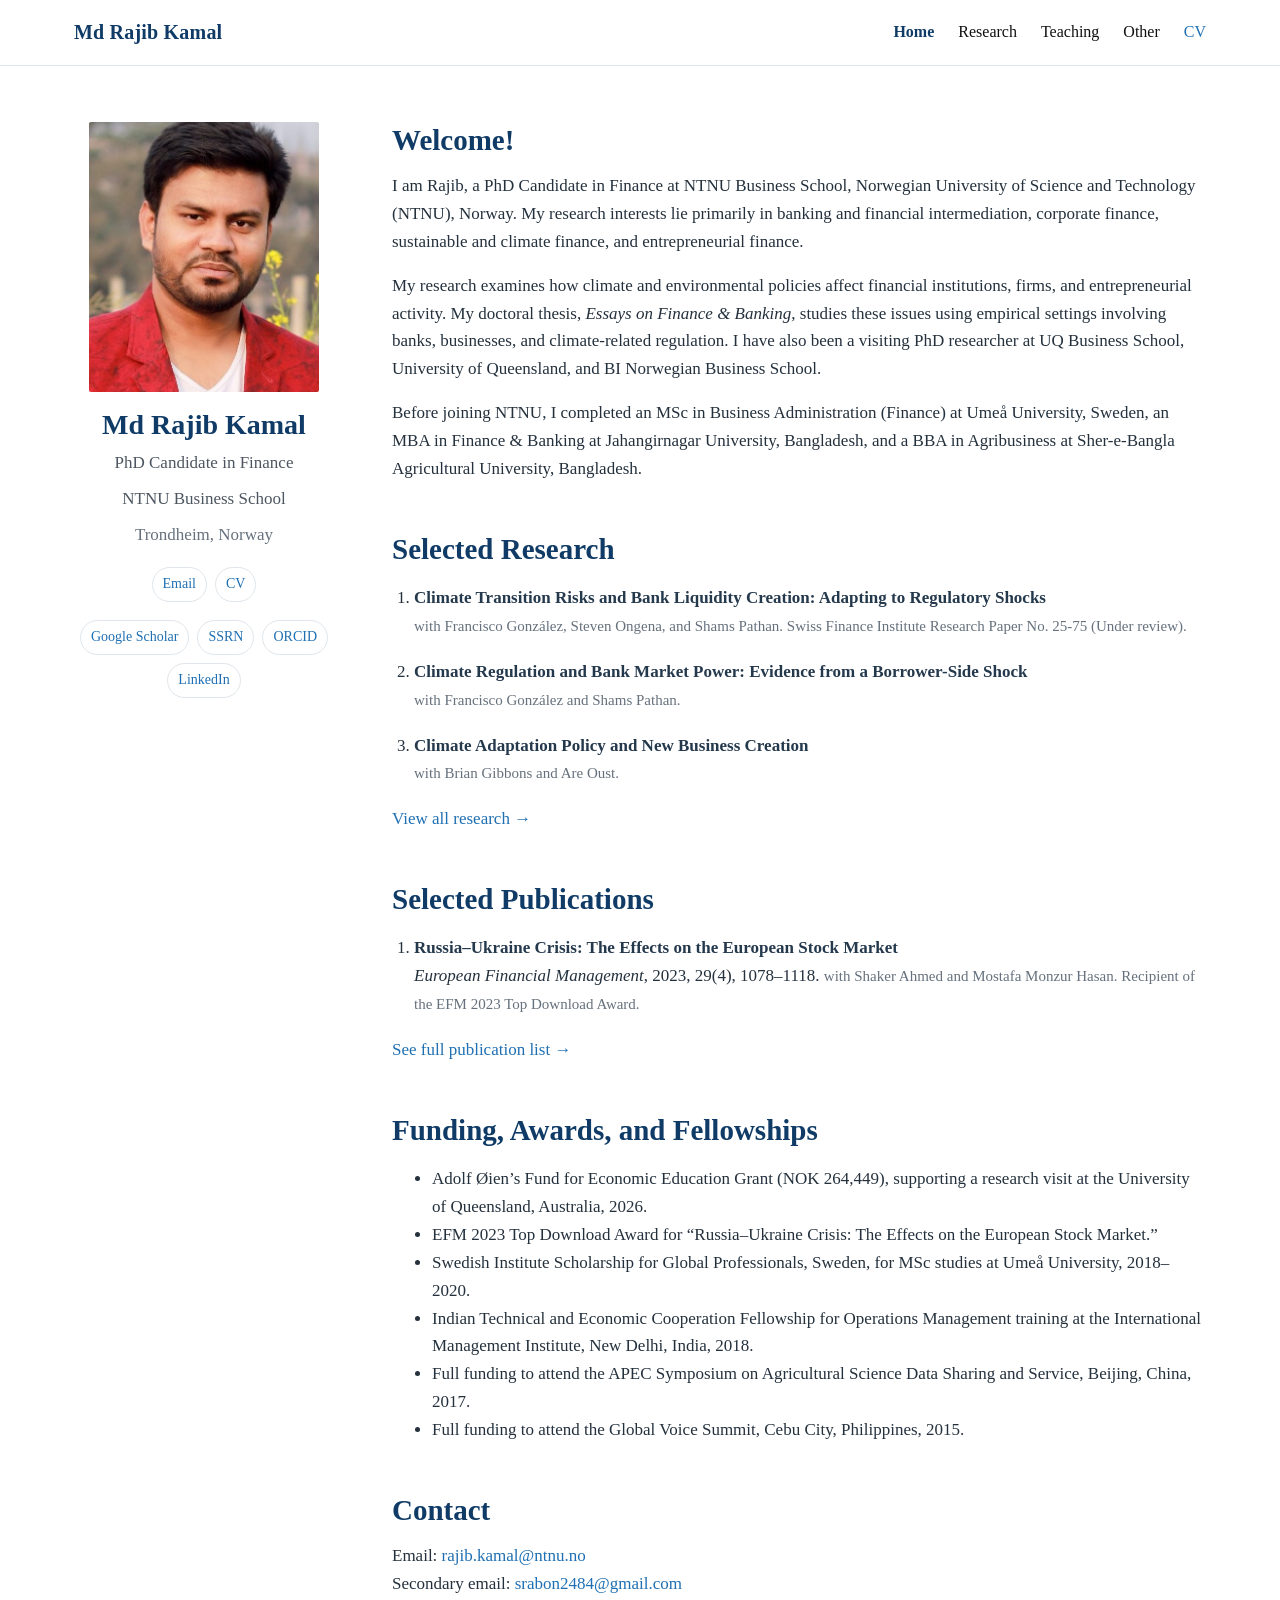
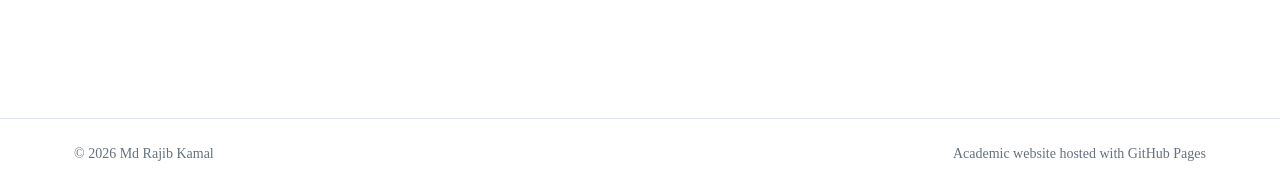
==== index.html @ f2f7c8fa "Update index.html" ====
<!doctype html>
<html lang="en">
<head>
  <meta charset="utf-8">
  <meta name="viewport" content="width=device-width, initial-scale=1">
  <meta name="description" content="Academic website of Md Rajib Kamal, PhD Candidate in Finance at NTNU Business School.">
  <title>Md Rajib Kamal | Finance</title>
  <link rel="stylesheet" href="css/style.css">
  <meta name="google-site-verification" content="wTmqU02ufOV89-aR-1kcXRiyHd5gA0_4mep0bVYuRWY" />
</head>
<body>
<header class="site-header">
  <div class="header-inner">
    <a class="brand" href="index.html">Md Rajib Kamal</a>
    <button class="nav-toggle" aria-label="Toggle navigation">Menu</button>
    <nav class="site-nav">
      <a class="active" href="index.html">Home</a>
      <a href="research.html">Research</a>
      <a href="teaching.html">Teaching</a>
      <a href="other.html">Other</a>
      <a class="cv-link" href="assets/Rajib_Kamal_CV.pdf" target="_blank" rel="noopener">CV</a>
    </nav>
  </div>
</header>

<main class="shell">
  <aside class="sidebar">
    <img class="profile-photo" src="assets/profile.jpg" alt="Portrait of Md Rajib Kamal">
    <h1>Md Rajib Kamal</h1>
    <p class="role">PhD Candidate in Finance</p>
    <p class="affiliation">NTNU Business School</p>
    <p class="location">Trondheim, Norway</p>
    <div class="quick-links">
  <a href="mailto:rajib.kamal@ntnu.no">Email</a>
  <a href="assets/Rajib_Kamal_CV.pdf" target="_blank" rel="noopener">CV</a>
</div>

<div class="quick-links">
  <a href="https://scholar.google.com/citations?user=lXhQ3ykAAAAJ&amp;hl=en&amp;oi=ao" target="_blank" rel="noopener">Google Scholar</a>
  <a href="https://papers.ssrn.com/sol3/cf_dev/AbsByAuth.cfm?per_id=5151799" target="_blank" rel="noopener">SSRN</a>
  <a href="https://orcid.org/0000-0001-5536-8097" target="_blank" rel="noopener">ORCID</a>
  <a href="https://www.linkedin.com/in/md-rajib-kamal-10607783/" target="_blank" rel="noopener">LinkedIn</a>
</div>
  </aside>

  <div class="content">
    <section class="section">
<h2>Welcome!</h2>

<p>
I am Rajib, a PhD Candidate in Finance at NTNU Business School, Norwegian University of Science and Technology (NTNU), Norway.
My research interests lie primarily in banking and financial intermediation, corporate finance, sustainable and climate finance, and entrepreneurial finance.
</p>

<p>
My research examines how climate and environmental policies affect financial institutions, firms, and entrepreneurial activity.
My doctoral thesis, <em>Essays on Finance &amp; Banking</em>, studies these issues using empirical settings involving banks, businesses, and climate-related regulation.
I have also been a visiting PhD researcher at UQ Business School, University of Queensland, and BI Norwegian Business School.
</p>

<p>
Before joining NTNU, I completed an MSc in Business Administration (Finance) at Umeå University, Sweden, an MBA in Finance & Banking at Jahangirnagar University, Bangladesh, and a BBA in Agribusiness at Sher-e-Bangla Agricultural University, Bangladesh.
</p>

      
    </section>

    <section class="section">
      <h2>Selected Research</h2>
      <ol class="paper-list">
        <li><span class="paper-title">Climate Transition Risks and Bank Liquidity Creation: Adapting to Regulatory Shocks</span><br><span class="note">with Francisco González, Steven Ongena, and Shams Pathan. Swiss Finance Institute Research Paper No. 25-75 (Under review). </span></li>
        <li><span class="paper-title">Climate Regulation and Bank Market Power: Evidence from a Borrower-Side Shock</span><br><span class="note">with Francisco González and Shams Pathan.</span></li>
        <li><span class="paper-title">Climate Adaptation Policy and New Business Creation</span><br><span class="note">with Brian Gibbons and Are Oust.</span></li>
      </ol>
      <p><a href="research.html">View all research →</a></p>
    </section>

    <section class="section">
      <h2>Selected Publications</h2>
      <ol class="paper-list">
        <li><span class="paper-title">Russia–Ukraine Crisis: The Effects on the European Stock Market</span><br><span class="venue">European Financial Management</span>, 2023, 29(4), 1078–1118. <span class="note">with Shaker Ahmed and Mostafa Monzur Hasan. Recipient of the EFM 2023 Top Download Award.</span></li>
       
      </ol>
      <p><a href="research.html#publications">See full publication list →</a></p>
    </section>

    <section class="section">
  <h2>Funding, Awards, and Fellowships</h2>

  <ul>
    <li>Adolf Øien’s Fund for Economic Education Grant (NOK 264,449), supporting a research visit at the University of Queensland, Australia, 2026.</li>

    <li>EFM 2023 Top Download Award for “Russia–Ukraine Crisis: The Effects on the European Stock Market.”</li>

    <li>Swedish Institute Scholarship for Global Professionals, Sweden, for MSc studies at Umeå University, 2018–2020.</li>

    <li>Indian Technical and Economic Cooperation Fellowship for Operations Management training at the International Management Institute, New Delhi, India, 2018.</li>

    <li>Full funding to attend the APEC Symposium on Agricultural Science Data Sharing and Service, Beijing, China, 2017.</li>

    <li>Full funding to attend the Global Voice Summit, Cebu City, Philippines, 2015.</li>
  </ul>
</section>

    <section class="section">
      <h2>Contact</h2>
      <p>Email: <a href="mailto:rajib.kamal@ntnu.no">rajib.kamal@ntnu.no</a><br>
      Secondary email: <a href="mailto:rajibkamal@sau.edu.bd">srabon2484@gmail.com</a></p>
    </section>
  </div>
</main>

<footer class="site-footer"><div class="footer-inner"><span>© <span data-year></span> Md Rajib Kamal</span><span>Academic website hosted with GitHub Pages</span></div></footer>
<script src="js/site.js"></script>
</body>
</html>
---- css/style.css ----
:root {
  --navy: #0f3b66;
  --blue: #1f6fb2;
  --ink: #24313d;
  --muted: #66717d;
  --line: #dfe5ea;
  --soft: #f7f9fb;
  --paper: #ffffff;
  --max: 1180px;
}

* { box-sizing: border-box; }
html { scroll-behavior: smooth; }
body {
  margin: 0;
  background: var(--paper);
  color: var(--ink);
  font-family: Georgia, 'Times New Roman', serif;
  line-height: 1.64;
  font-size: 17px;
}

a { color: var(--blue); text-decoration: none; }
a:hover { text-decoration: underline; }

.site-header {
  position: sticky;
  top: 0;
  z-index: 20;
  background: rgba(255,255,255,.96);
  border-bottom: 1px solid var(--line);
  backdrop-filter: blur(8px);
}

.header-inner {
  max-width: var(--max);
  margin: 0 auto;
  padding: 16px 24px;
  display: flex;
  align-items: center;
  justify-content: space-between;
  gap: 24px;
}

.brand {
  color: var(--navy);
  font-weight: 700;
  letter-spacing: .2px;
  font-size: 20px;
}

.nav-toggle {
  display: none;
  border: 1px solid var(--line);
  background: #fff;
  padding: 8px 10px;
  border-radius: 6px;
  font: inherit;
}

.site-nav { display: flex; align-items: center; gap: 24px; }
.site-nav a { color: #111; font-size: 16px; }
.site-nav a.active { color: var(--navy); font-weight: 700; }
.site-nav .cv-link { color: var(--blue); }

.shell {
  max-width: var(--max);
  margin: 0 auto;
  padding: 56px 24px 72px;
  display: grid;
  grid-template-columns: 260px minmax(0, 1fr);
  gap: 58px;
  align-items: start;
}

.sidebar {
  text-align: center;
  position: sticky;
  top: 95px;
  align-self: start;
}
.profile-photo {
  width: 230px;
  height: 270px;
  object-fit: cover;
  object-position: center 22%;
  border-radius: 2px;
  display: block;
  margin: 0 auto 16px;
}

.sidebar h1 {
  margin: 8px 0 8px;
  color: var(--navy);
  font-size: 28px;
  line-height: 1.2;
}
.role { margin: 0 auto 8px; color: #4d5660; max-width: 240px; }
.affiliation { margin: 0 auto 8px; color: #4d5660; }
.location { color: var(--muted); margin: 0 0 18px; }

.quick-links {
  display: flex;
  flex-wrap: wrap;
  justify-content: center;
  gap: 8px;
  margin-top: 18px;
}
.quick-links a {
  border: 1px solid var(--line);
  border-radius: 999px;
  padding: 5px 10px;
  font-size: 14px;
  background: #fff;
}

.content { min-width: 0; }
.content h2 {
  color: var(--navy);
  font-size: 29px;
  line-height: 1.25;
  margin: 0 0 14px;
}
.content h3 {
  color: var(--navy);
  font-size: 22px;
  margin: 34px 0 12px;
}
.content h4 {
  color: #183f64;
  font-size: 18px;
  margin: 24px 0 6px;
}
.content p { margin: 0 0 16px; }

.section { margin-bottom: 48px; }
.lead { font-size: 18px; }
.muted { color: var(--muted); }

.research-interests {
  margin: 18px 0 0;
  padding: 13px 16px;
  border-left: 3px solid var(--navy);
  background: var(--soft);
}

.paper-list, .clean-list { padding-left: 22px; }
.paper-list li { margin-bottom: 18px; }
.paper-title { font-weight: 700; color: #25394d; }
.venue { font-style: italic; }
.note { color: var(--muted); font-size: 15px; }

.card-grid {
  display: grid;
  grid-template-columns: repeat(2, minmax(0,1fr));
  gap: 16px;
  margin-top: 18px;
}
.card {
  border: 1px solid var(--line);
  border-radius: 8px;
  padding: 18px;
  background: #fff;
}
.card h3 { margin-top: 0; font-size: 19px; }
.card p:last-child { margin-bottom: 0; }

.timeline-item {
  display: grid;
  grid-template-columns: 145px minmax(0,1fr);
  gap: 18px;
  padding: 15px 0;
  border-bottom: 1px solid var(--line);
}
.timeline-item:last-child { border-bottom: 0; }
.timeline-date { color: var(--muted); font-size: 15px; }
.timeline-title { font-weight: 700; }

.site-footer {
  border-top: 1px solid var(--line);
  color: var(--muted);
  font-size: 14px;
}
.footer-inner {
  max-width: var(--max);
  margin: 0 auto;
  padding: 24px;
  display: flex;
  justify-content: space-between;
  gap: 16px;
  flex-wrap: wrap;
}

@media (max-width: 850px) {
  .header-inner { flex-wrap: wrap; }
  .nav-toggle { display: inline-block; }
  .site-nav {
    display: none;
    width: 100%;
    flex-direction: column;
    align-items: flex-start;
    gap: 12px;
    padding-top: 4px;
  }
  .site-nav.open { display: flex; }
  .shell {
    grid-template-columns: 1fr;
    gap: 36px;
    padding-top: 34px;
  }
  .profile-photo { width: 220px; height: 250px; }
  .sidebar {
  position: static;
  border-bottom: 1px solid var(--line);
  padding-bottom: 26px;
}
  .card-grid { grid-template-columns: 1fr; }
  .timeline-item { grid-template-columns: 1fr; gap: 4px; }
}

@media (max-width: 520px) {
  body { font-size: 16px; }
  .header-inner, .shell, .footer-inner { padding-left: 18px; padding-right: 18px; }
  .content h2 { font-size: 26px; }
  .profile-photo { width: 200px; height: 230px; }
}
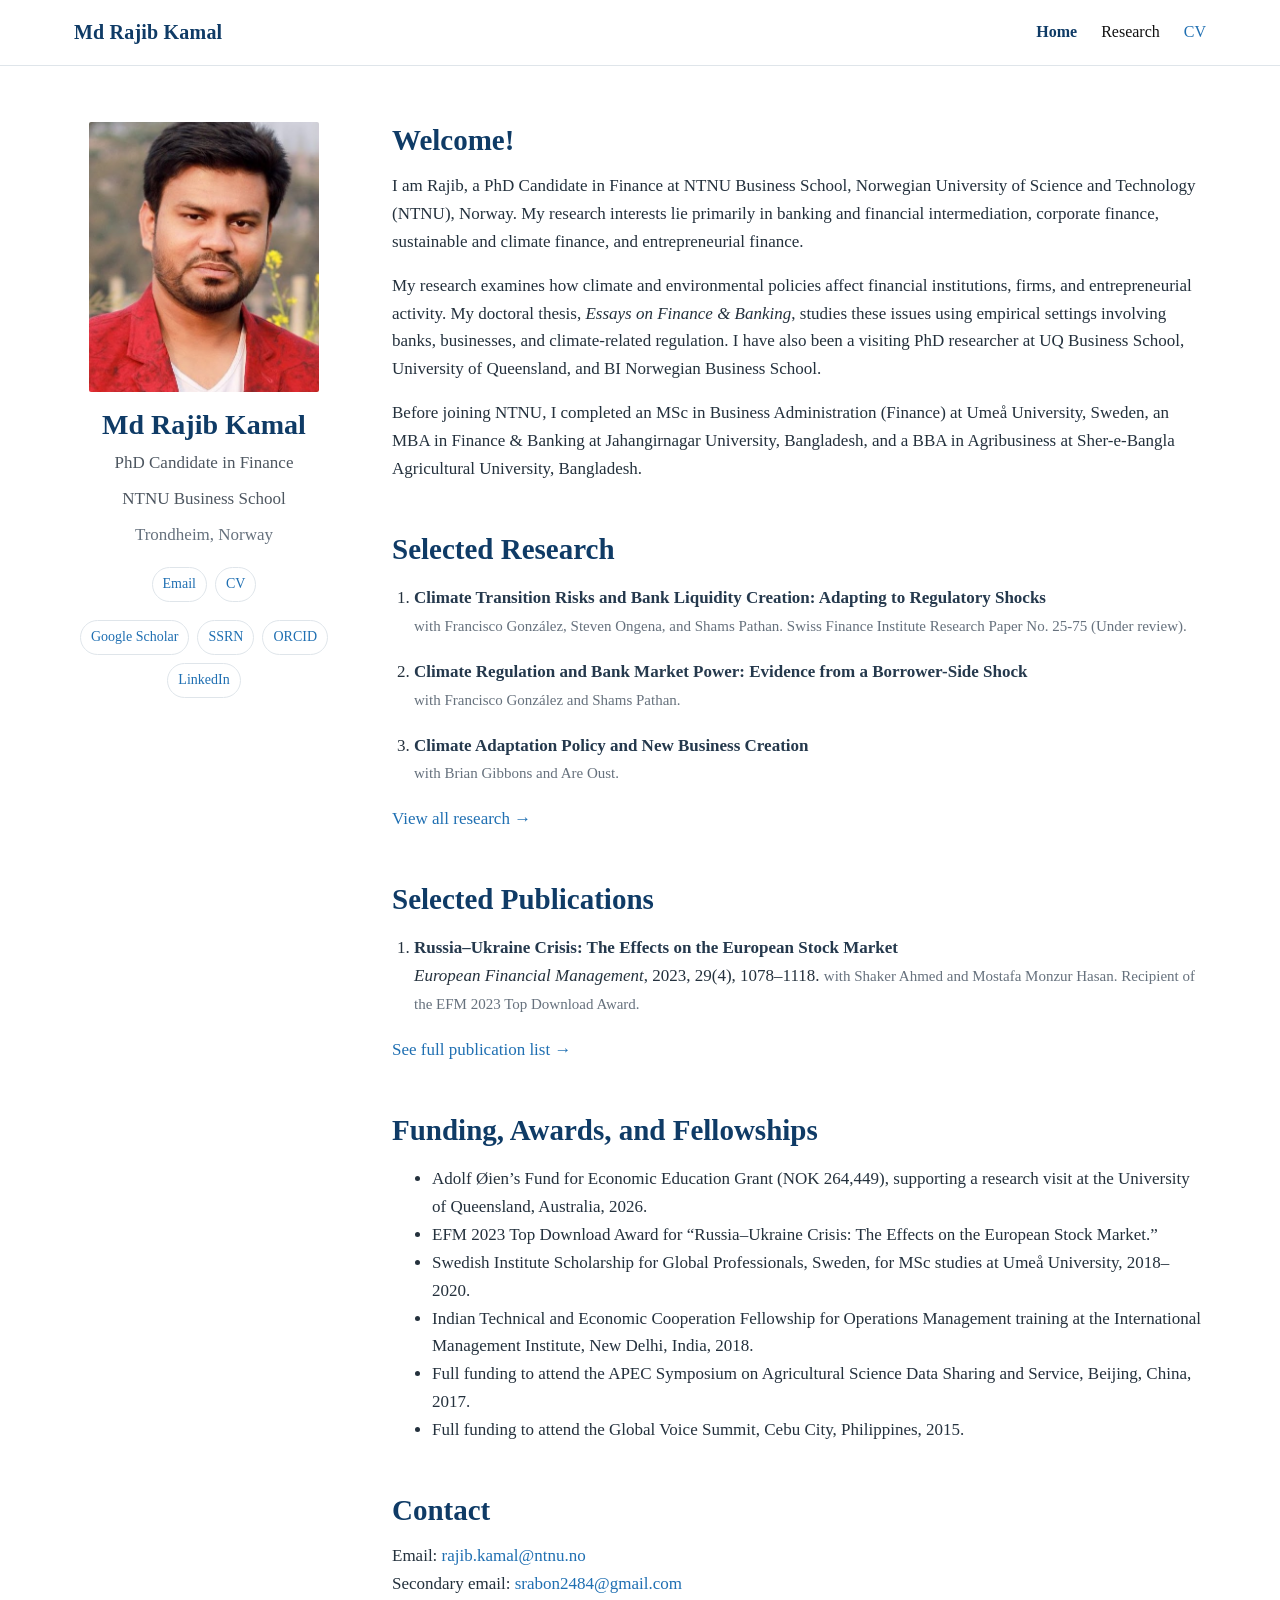
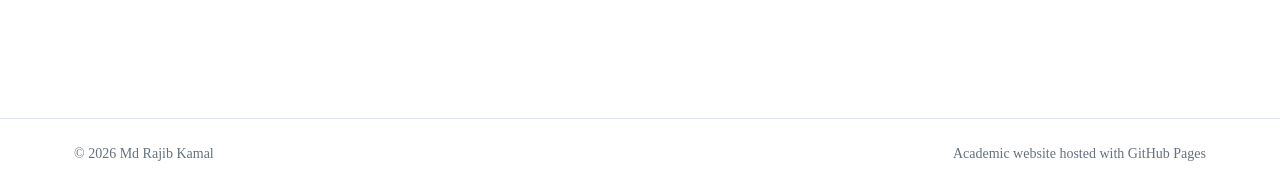
==== commit 316260e0: "Update index.html" ====
--- a/index.html
+++ b/index.html
@@ -16,8 +16,7 @@
     <nav class="site-nav">
       <a class="active" href="index.html">Home</a>
       <a href="research.html">Research</a>
-      <a href="teaching.html">Teaching</a>
-      <a href="other.html">Other</a>
+  
       <a class="cv-link" href="assets/Rajib_Kamal_CV.pdf" target="_blank" rel="noopener">CV</a>
     </nav>
   </div>
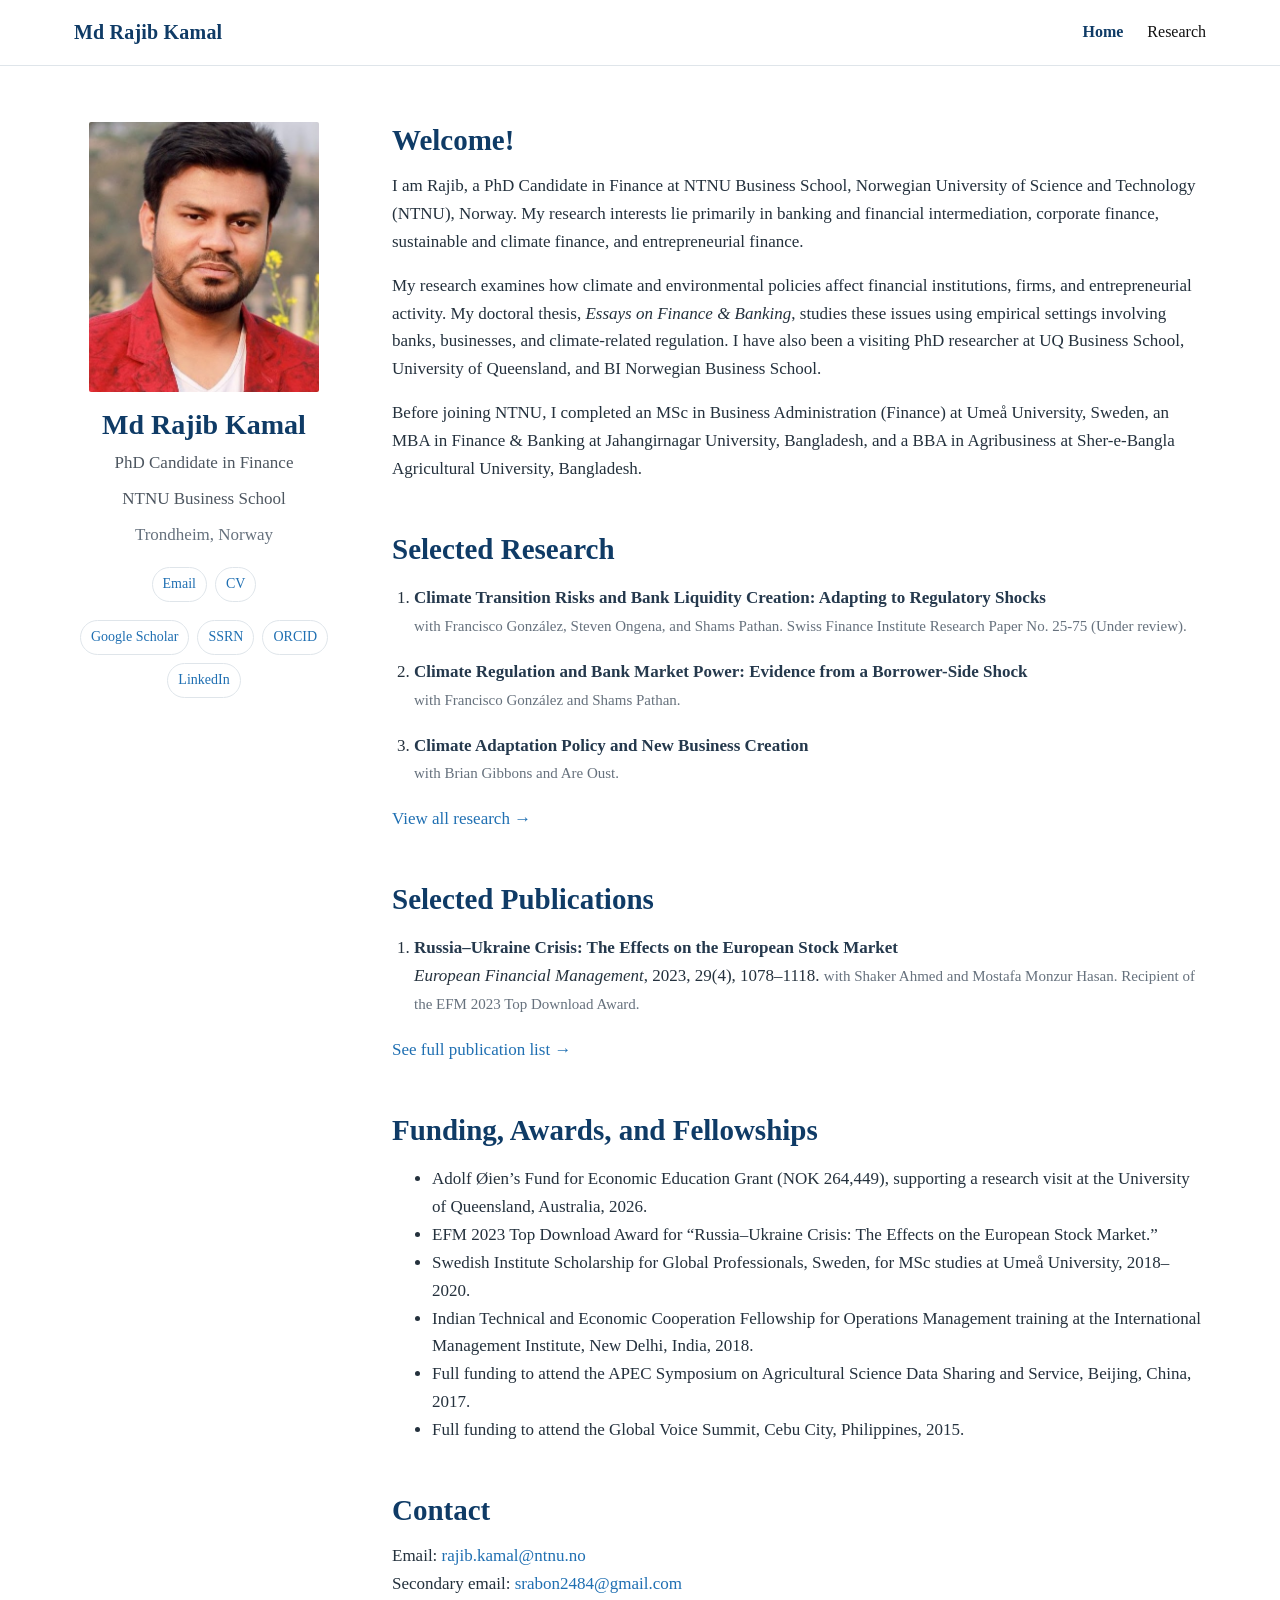
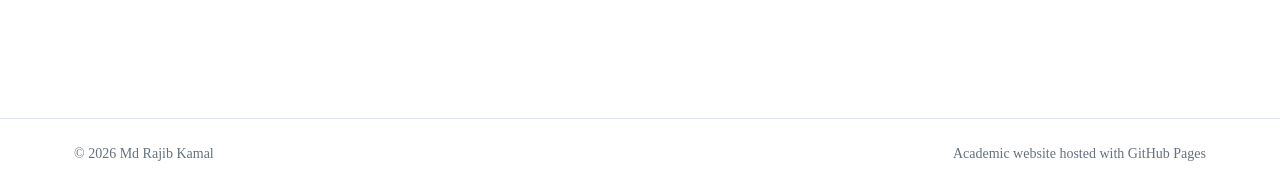
==== commit 89afed97: "Update index.html" ====
--- a/index.html
+++ b/index.html
@@ -17,7 +17,7 @@
       <a class="active" href="index.html">Home</a>
       <a href="research.html">Research</a>
   
-      <a class="cv-link" href="assets/Rajib_Kamal_CV.pdf" target="_blank" rel="noopener">CV</a>
+      
     </nav>
   </div>
 </header>
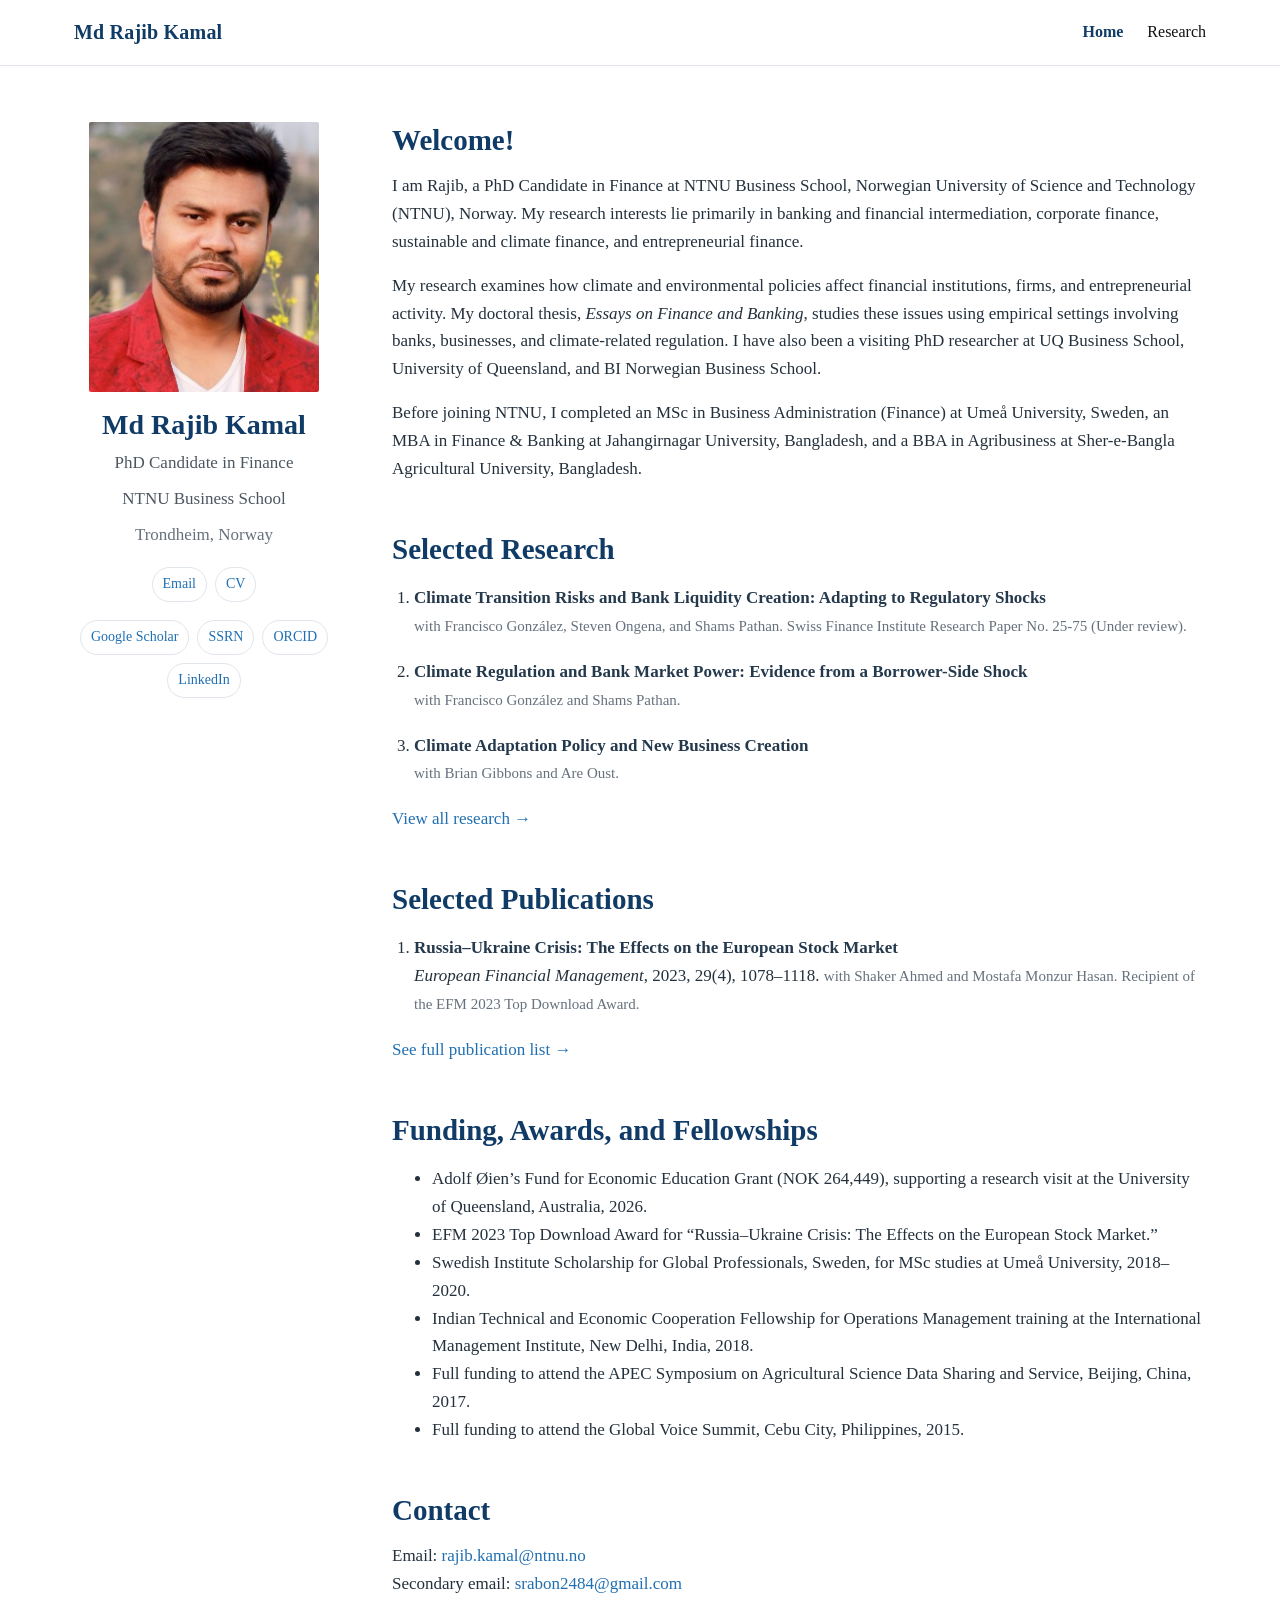
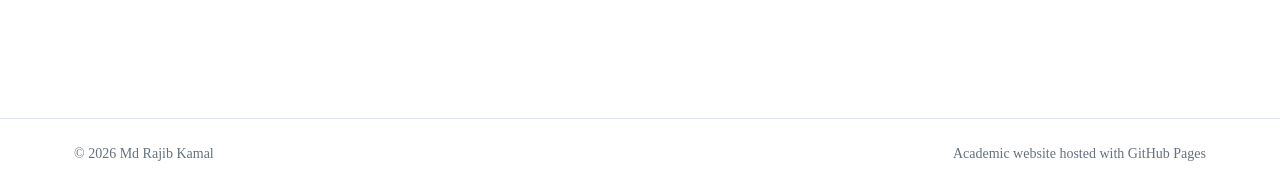
==== commit 9a3e66d2: "Update index.html" ====
--- a/index.html
+++ b/index.html
@@ -53,7 +53,7 @@
 
 <p>
 My research examines how climate and environmental policies affect financial institutions, firms, and entrepreneurial activity.
-My doctoral thesis, <em>Essays on Finance &amp; Banking</em>, studies these issues using empirical settings involving banks, businesses, and climate-related regulation.
+My doctoral thesis, <em>Essays on Finance and Banking</em>, studies these issues using empirical settings involving banks, businesses, and climate-related regulation.
 I have also been a visiting PhD researcher at UQ Business School, University of Queensland, and BI Norwegian Business School.
 </p>
 
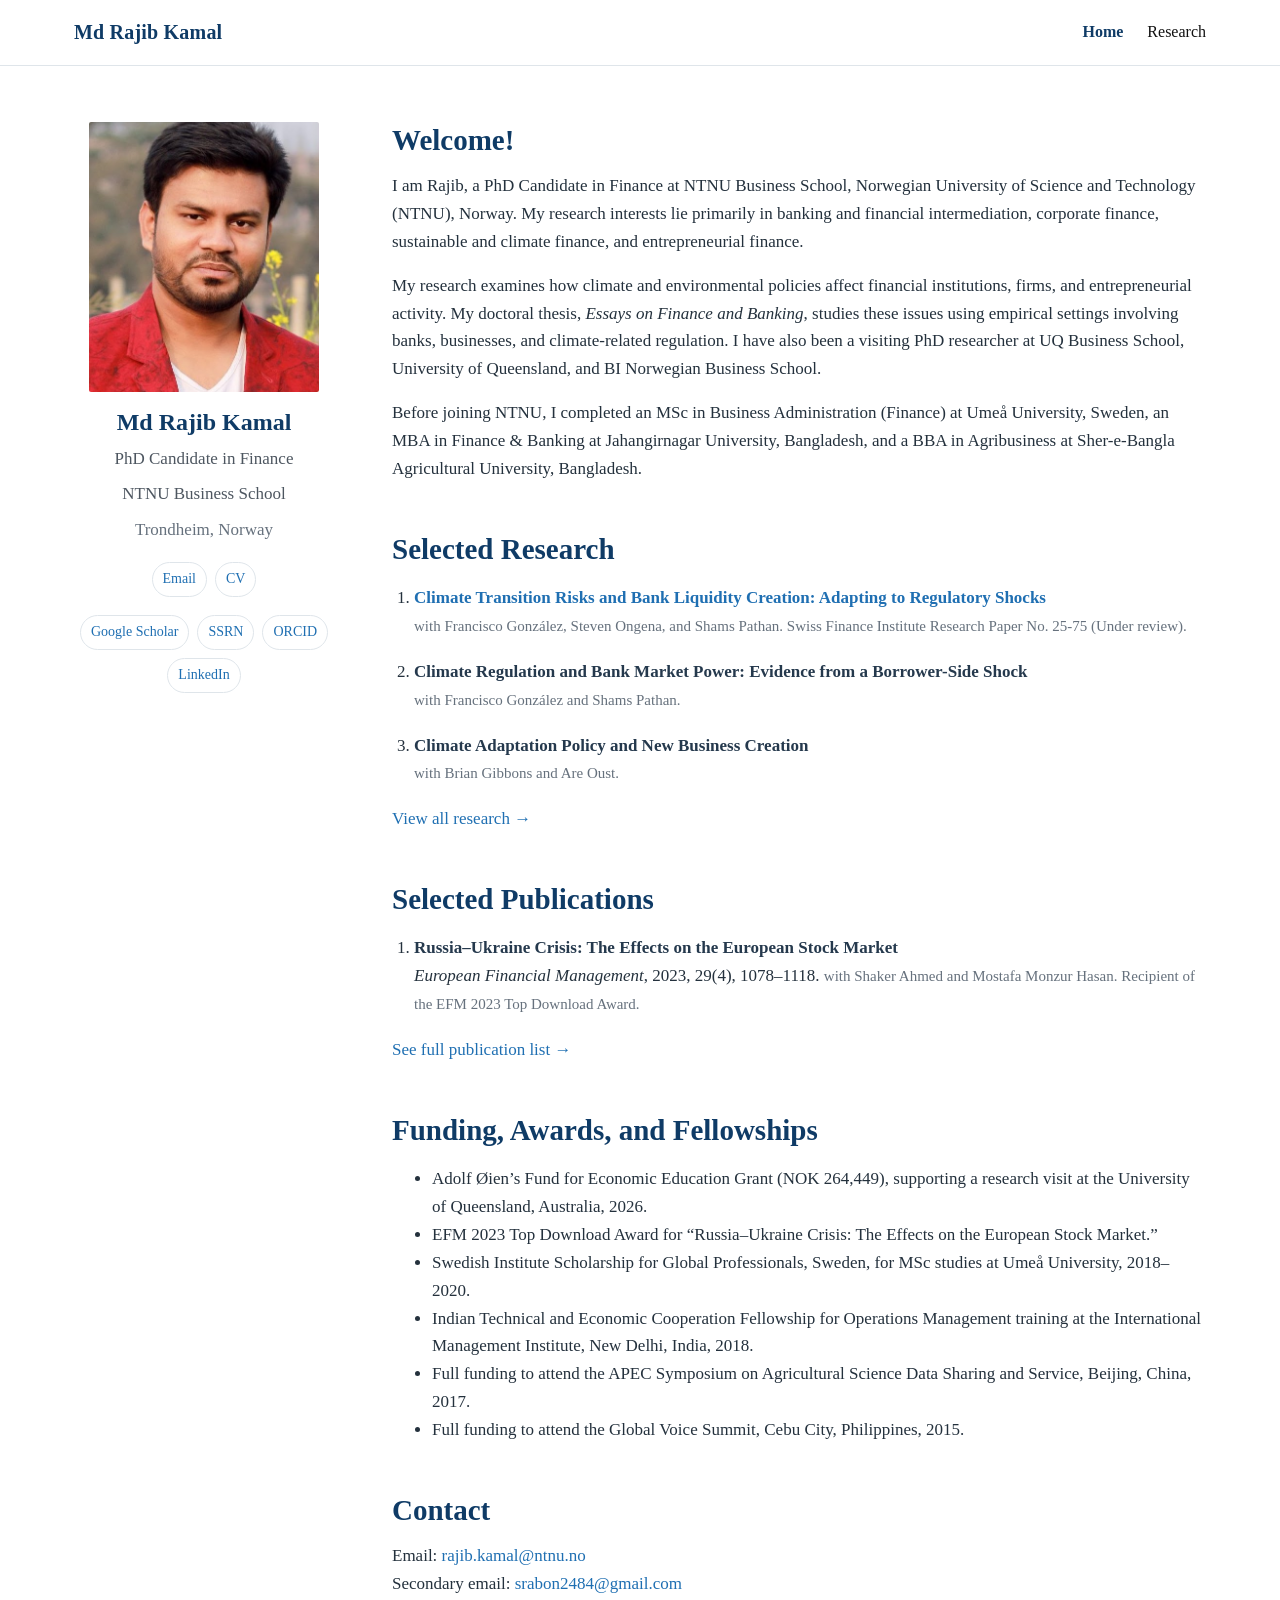
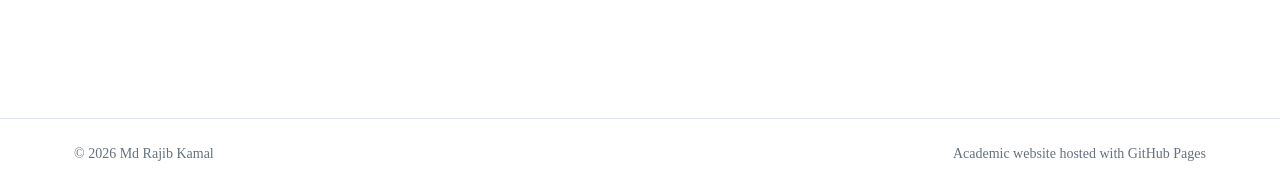
==== commit 9e76760f: "Update index.html" ====
--- a/index.html
+++ b/index.html
@@ -67,7 +67,7 @@
     <section class="section">
       <h2>Selected Research</h2>
       <ol class="paper-list">
-        <li><span class="paper-title">Climate Transition Risks and Bank Liquidity Creation: Adapting to Regulatory Shocks</span><br><span class="note">with Francisco González, Steven Ongena, and Shams Pathan. Swiss Finance Institute Research Paper No. 25-75 (Under review). </span></li>
+        <li><span class="paper-title"><a href="https://papers.ssrn.com/sol3/papers.cfm?abstract_id=5520958" target="_blank" rel="noopener">Climate Transition Risks and Bank Liquidity Creation: Adapting to Regulatory Shocks</a></span><br><span class="note">with Francisco González, Steven Ongena, and Shams Pathan. Swiss Finance Institute Research Paper No. 25-75 (Under review).</span></li>
         <li><span class="paper-title">Climate Regulation and Bank Market Power: Evidence from a Borrower-Side Shock</span><br><span class="note">with Francisco González and Shams Pathan.</span></li>
         <li><span class="paper-title">Climate Adaptation Policy and New Business Creation</span><br><span class="note">with Brian Gibbons and Are Oust.</span></li>
       </ol>
--- a/css/style.css
+++ b/css/style.css
@@ -92,7 +92,7 @@
 .sidebar h1 {
   margin: 8px 0 8px;
   color: var(--navy);
-  font-size: 28px;
+  font-size: 24px;
   line-height: 1.2;
 }
 .role { margin: 0 auto 8px; color: #4d5660; max-width: 240px; }
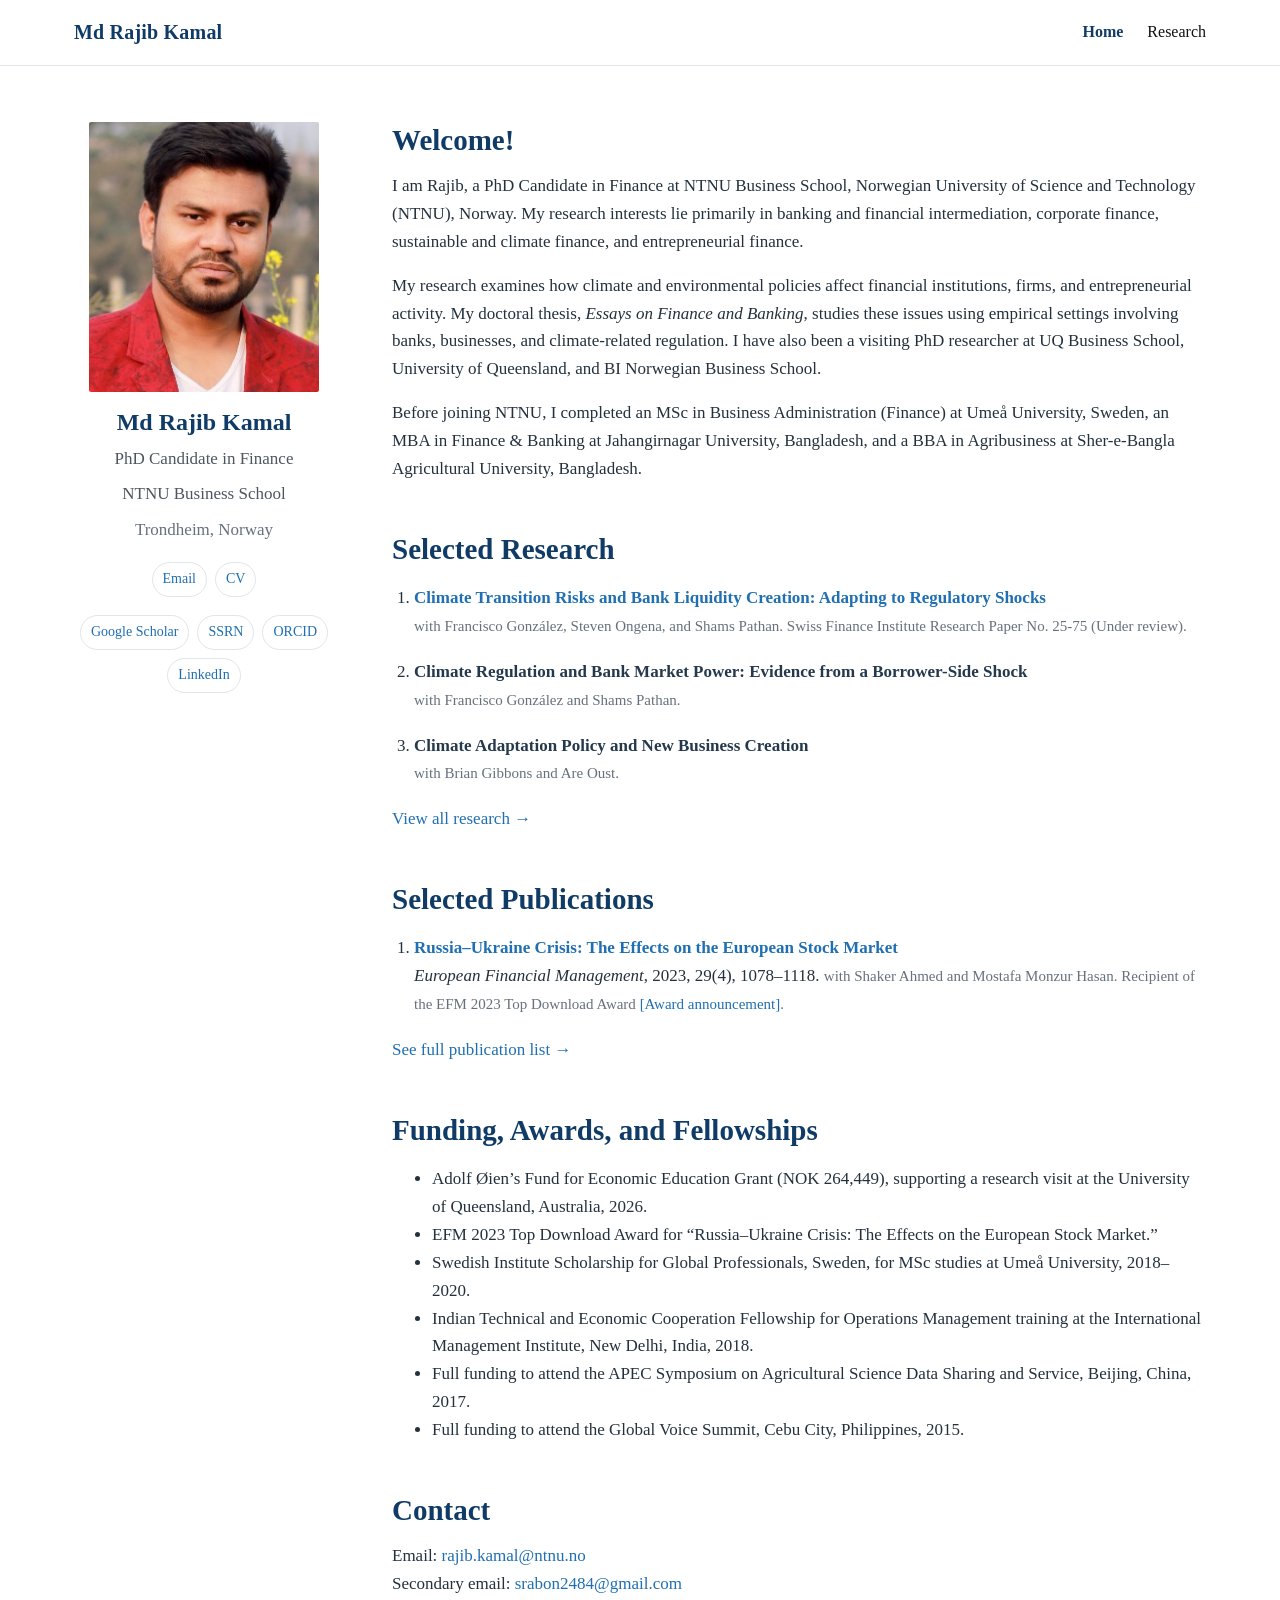
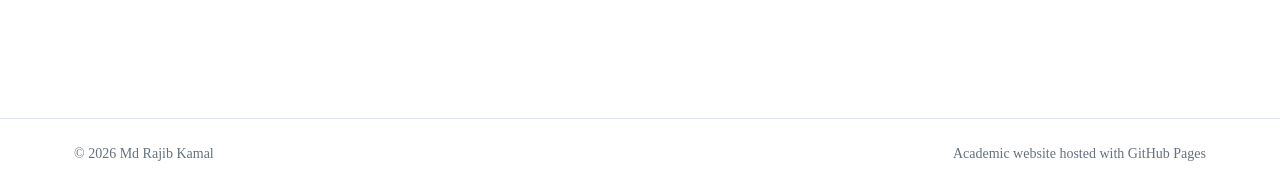
==== commit 1b7b9817: "Update index.html" ====
--- a/index.html
+++ b/index.html
@@ -77,7 +77,7 @@
     <section class="section">
       <h2>Selected Publications</h2>
       <ol class="paper-list">
-        <li><span class="paper-title">Russia–Ukraine Crisis: The Effects on the European Stock Market</span><br><span class="venue">European Financial Management</span>, 2023, 29(4), 1078–1118. <span class="note">with Shaker Ahmed and Mostafa Monzur Hasan. Recipient of the EFM 2023 Top Download Award.</span></li>
+       <li><span class="paper-title"><a href="https://onlinelibrary.wiley.com/doi/10.1111/eufm.12386" target="_blank" rel="noopener">Russia–Ukraine Crisis: The Effects on the European Stock Market</a></span><br><span class="venue">European Financial Management</span>, 2023, 29(4), 1078–1118. <span class="note">with Shaker Ahmed and Mostafa Monzur Hasan. Recipient of the EFM 2023 Top Download Award <a href="https://www.efmaefm.org/0EFMJOURNAL/EFMawards2023.php" target="_blank" rel="noopener">[Award announcement]</a>.</span></li>
        
       </ol>
       <p><a href="research.html#publications">See full publication list →</a></p>
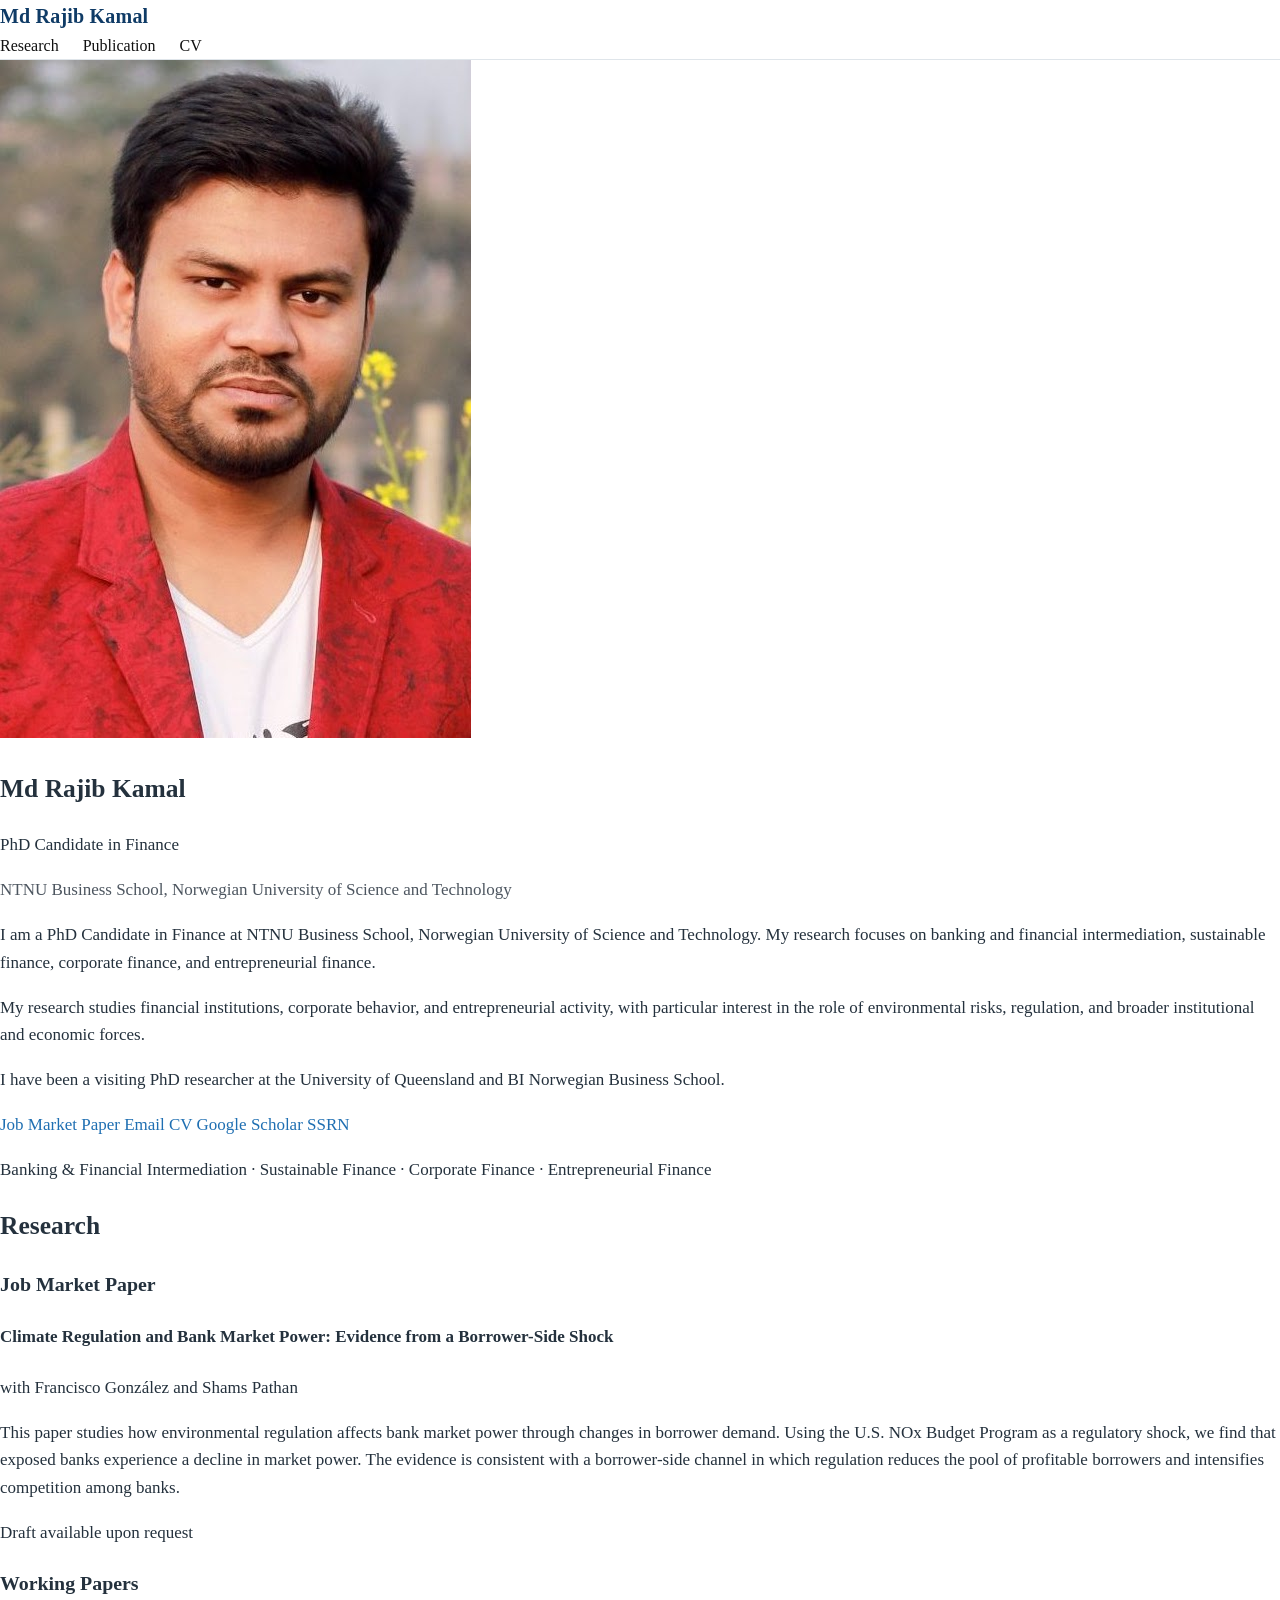
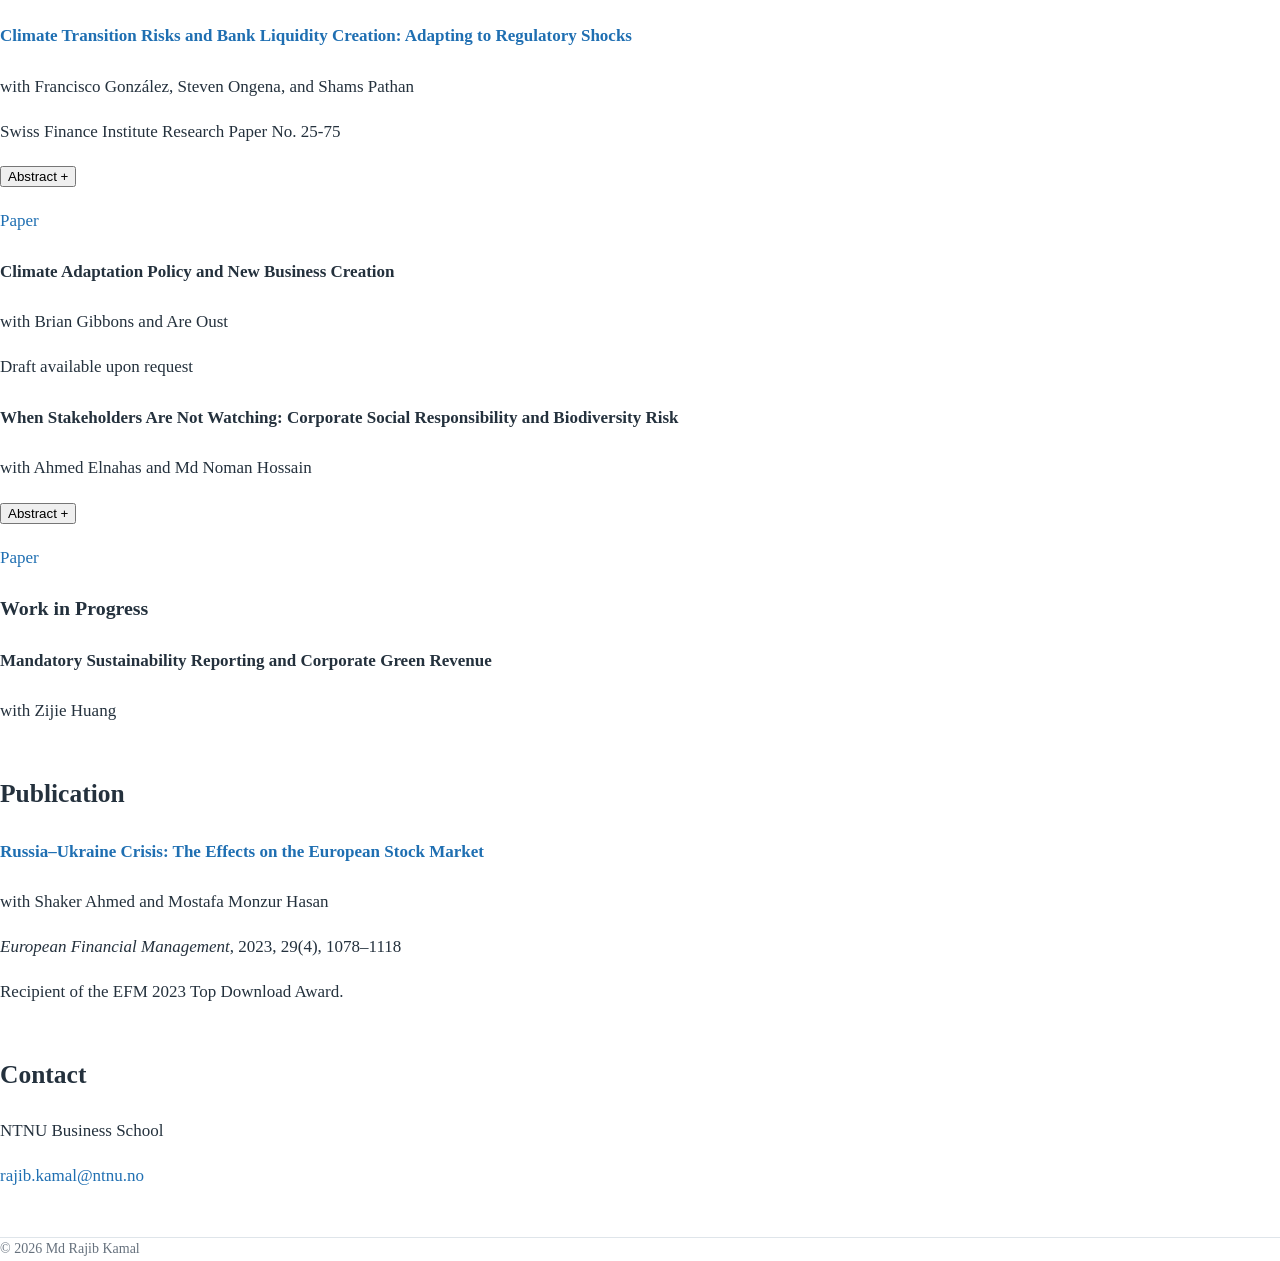
==== commit 439ed7a3: "Update index.html" ====
--- a/index.html
+++ b/index.html
@@ -4,112 +4,167 @@
   <meta charset="utf-8">
   <meta name="viewport" content="width=device-width, initial-scale=1">
   <meta name="description" content="Academic website of Md Rajib Kamal, PhD Candidate in Finance at NTNU Business School.">
-  <title>Md Rajib Kamal | Finance</title>
+  <title>Md Rajib Kamal</title>
   <link rel="stylesheet" href="css/style.css">
-  <meta name="google-site-verification" content="wTmqU02ufOV89-aR-1kcXRiyHd5gA0_4mep0bVYuRWY" />
+  <meta name="google-site-verification" content="wTmqU02ufOV89-aR-1kcXRiyHd5gA0_4mep0bVYuRWY">
 </head>
+
 <body>
 <header class="site-header">
-  <div class="header-inner">
-    <a class="brand" href="index.html">Md Rajib Kamal</a>
+  <div class="nav-wrap">
+    <a class="brand" href="#top">Md Rajib Kamal</a>
     <button class="nav-toggle" aria-label="Toggle navigation">Menu</button>
     <nav class="site-nav">
-      <a class="active" href="index.html">Home</a>
-      <a href="research.html">Research</a>
-  
-      
+      <a href="#research">Research</a>
+      <a href="#publication">Publication</a>
+      <a href="assets/Rajib_Kamal_CV.pdf" target="_blank" rel="noopener">CV</a>
     </nav>
   </div>
 </header>
 
-<main class="shell">
-  <aside class="sidebar">
-    <img class="profile-photo" src="assets/profile.jpg" alt="Portrait of Md Rajib Kamal">
-    <h1>Md Rajib Kamal</h1>
-    <p class="role">PhD Candidate in Finance</p>
-    <p class="affiliation">NTNU Business School</p>
-    <p class="location">Trondheim, Norway</p>
-    <div class="quick-links">
-  <a href="mailto:rajib.kamal@ntnu.no">Email</a>
-  <a href="assets/Rajib_Kamal_CV.pdf" target="_blank" rel="noopener">CV</a>
-</div>
+<main id="top">
 
-<div class="quick-links">
-  <a href="https://scholar.google.com/citations?user=lXhQ3ykAAAAJ&amp;hl=en&amp;oi=ao" target="_blank" rel="noopener">Google Scholar</a>
-  <a href="https://papers.ssrn.com/sol3/cf_dev/AbsByAuth.cfm?per_id=5151799" target="_blank" rel="noopener">SSRN</a>
-  <a href="https://orcid.org/0000-0001-5536-8097" target="_blank" rel="noopener">ORCID</a>
-  <a href="https://www.linkedin.com/in/md-rajib-kamal-10607783/" target="_blank" rel="noopener">LinkedIn</a>
-</div>
-  </aside>
+  <section class="hero">
+    <div class="hero-photo">
+      <img src="assets/profile.jpg" alt="Portrait of Md Rajib Kamal">
+    </div>
 
-  <div class="content">
-    <section class="section">
-<h2>Welcome!</h2>
+    <div class="hero-copy">
+      <h1>Md Rajib Kamal</h1>
+      <p class="position">PhD Candidate in Finance</p>
+      <p class="affiliation">NTNU Business School, Norwegian University of Science and Technology</p>
 
-<p>
-I am Rajib, a PhD Candidate in Finance at NTNU Business School, Norwegian University of Science and Technology (NTNU), Norway.
-My research interests lie primarily in banking and financial intermediation, corporate finance, sustainable and climate finance, and entrepreneurial finance.
-</p>
+      <p class="bio">
+        I am a PhD Candidate in Finance at NTNU Business School, Norwegian University of Science and Technology.
+        My research focuses on banking and financial intermediation, sustainable finance, corporate finance, and entrepreneurial finance.
+      </p>
 
-<p>
-My research examines how climate and environmental policies affect financial institutions, firms, and entrepreneurial activity.
-My doctoral thesis, <em>Essays on Finance and Banking</em>, studies these issues using empirical settings involving banks, businesses, and climate-related regulation.
-I have also been a visiting PhD researcher at UQ Business School, University of Queensland, and BI Norwegian Business School.
-</p>
+      <p class="bio">
+        My research studies financial institutions, corporate behavior, and entrepreneurial activity, with particular interest in the role of environmental risks, regulation, and broader institutional and economic forces.
+      </p>
 
-<p>
-Before joining NTNU, I completed an MSc in Business Administration (Finance) at Umeå University, Sweden, an MBA in Finance & Banking at Jahangirnagar University, Bangladesh, and a BBA in Agribusiness at Sher-e-Bangla Agricultural University, Bangladesh.
-</p>
+      <p class="bio">
+        I have been a visiting PhD researcher at the University of Queensland and BI Norwegian Business School.
+      </p>
 
-      
-    </section>
+      <div class="hero-links">
+        <a class="primary-link" href="#jmp">Job Market Paper</a>
+        <a href="mailto:rajib.kamal@ntnu.no">Email</a>
+        <a href="assets/Rajib_Kamal_CV.pdf" target="_blank" rel="noopener">CV</a>
+        <a href="https://scholar.google.com/citations?user=lXhQ3ykAAAAJ&amp;hl=en&amp;oi=ao" target="_blank" rel="noopener">Google Scholar</a>
+        <a href="https://papers.ssrn.com/sol3/cf_dev/AbsByAuth.cfm?per_id=5151799" target="_blank" rel="noopener">SSRN</a>
+      </div>
 
-    <section class="section">
-      <h2>Selected Research</h2>
-      <ol class="paper-list">
-        <li><span class="paper-title"><a href="https://papers.ssrn.com/sol3/papers.cfm?abstract_id=5520958" target="_blank" rel="noopener">Climate Transition Risks and Bank Liquidity Creation: Adapting to Regulatory Shocks</a></span><br><span class="note">with Francisco González, Steven Ongena, and Shams Pathan. Swiss Finance Institute Research Paper No. 25-75 (Under review).</span></li>
-        <li><span class="paper-title">Climate Regulation and Bank Market Power: Evidence from a Borrower-Side Shock</span><br><span class="note">with Francisco González and Shams Pathan.</span></li>
-        <li><span class="paper-title">Climate Adaptation Policy and New Business Creation</span><br><span class="note">with Brian Gibbons and Are Oust.</span></li>
-      </ol>
-      <p><a href="research.html">View all research →</a></p>
-    </section>
+      <p class="fields">
+        Banking &amp; Financial Intermediation · Sustainable Finance · Corporate Finance · Entrepreneurial Finance
+      </p>
+    </div>
+  </section>
 
-    <section class="section">
-      <h2>Selected Publications</h2>
-      <ol class="paper-list">
-       <li><span class="paper-title"><a href="https://onlinelibrary.wiley.com/doi/10.1111/eufm.12386" target="_blank" rel="noopener">Russia–Ukraine Crisis: The Effects on the European Stock Market</a></span><br><span class="venue">European Financial Management</span>, 2023, 29(4), 1078–1118. <span class="note">with Shaker Ahmed and Mostafa Monzur Hasan. Recipient of the EFM 2023 Top Download Award <a href="https://www.efmaefm.org/0EFMJOURNAL/EFMawards2023.php" target="_blank" rel="noopener">[Award announcement]</a>.</span></li>
-       
-      </ol>
-      <p><a href="research.html#publications">See full publication list →</a></p>
-    </section>
+  <section id="research" class="section">
+    <h2>Research</h2>
 
-    <section class="section">
-  <h2>Funding, Awards, and Fellowships</h2>
+    <div id="jmp" class="research-block">
+      <h3>Job Market Paper</h3>
 
-  <ul>
-    <li>Adolf Øien’s Fund for Economic Education Grant (NOK 264,449), supporting a research visit at the University of Queensland, Australia, 2026.</li>
+      <article class="paper paper-featured">
+        <h4>Climate Regulation and Bank Market Power: Evidence from a Borrower-Side Shock</h4>
+        <p class="coauthors">with Francisco González and Shams Pathan</p>
 
-    <li>EFM 2023 Top Download Award for “Russia–Ukraine Crisis: The Effects on the European Stock Market.”</li>
+        <p class="paper-summary">
+          This paper studies how environmental regulation affects bank market power through changes in borrower demand.
+          Using the U.S. NOx Budget Program as a regulatory shock, we find that exposed banks experience a decline in market power.
+          The evidence is consistent with a borrower-side channel in which regulation reduces the pool of profitable borrowers and intensifies competition among banks.
+        </p>
 
-    <li>Swedish Institute Scholarship for Global Professionals, Sweden, for MSc studies at Umeå University, 2018–2020.</li>
+        <p class="paper-action">Draft available upon request</p>
+      </article>
+    </div>
 
-    <li>Indian Technical and Economic Cooperation Fellowship for Operations Management training at the International Management Institute, New Delhi, India, 2018.</li>
+    <div class="research-block">
+      <h3>Working Papers</h3>
 
-    <li>Full funding to attend the APEC Symposium on Agricultural Science Data Sharing and Service, Beijing, China, 2017.</li>
+      <article class="paper">
+        <h4>
+          <a href="https://papers.ssrn.com/sol3/papers.cfm?abstract_id=5520958" target="_blank" rel="noopener">
+            Climate Transition Risks and Bank Liquidity Creation: Adapting to Regulatory Shocks
+          </a>
+        </h4>
+        <p class="coauthors">with Francisco González, Steven Ongena, and Shams Pathan</p>
+        <p class="paper-note">Swiss Finance Institute Research Paper No. 25-75</p>
 
-    <li>Full funding to attend the Global Voice Summit, Cebu City, Philippines, 2015.</li>
-  </ul>
-</section>
+        <button class="abstract-toggle" aria-expanded="false">Abstract +</button>
+        <div class="abstract" hidden>
+          <p>
+            We examine the causal impact of climate transition risks on bank liquidity creation using the 2004 U.S. NOx Budget Trading Program (NBP), a cap-and-trade regulation implemented in 11 states, as a quasi-natural experiment. Exploiting cross-state and time-series variation, we find that exposed banks reduce liquidity creation. This contraction operates primarily through on-balance sheet adjustments, including lower lending and risky asset holdings, alongside increased off-balance sheet exposures. Banks further respond to earnings pressure by slowing net interest income growth, shifting toward noninterest income, and expanding derivative usage. The effects are stronger among larger, riskier, and weakly capitalized banks, and in markets dominated by large institutions. Short-term institutional ownership amplifies the decline, while higher charter value provides resilience. Results are robust to event-studies, entropy balancing, placebo tests, and spillover controls. Our findings highlight how climate regulations reshape bank intermediation and carry important implications for financial stability.
+          </p>
+        </div>
+        <p class="paper-links">
+          <a href="https://papers.ssrn.com/sol3/papers.cfm?abstract_id=5520958" target="_blank" rel="noopener">Paper</a>
+        </p>
+      </article>
 
-    <section class="section">
-      <h2>Contact</h2>
-      <p>Email: <a href="mailto:rajib.kamal@ntnu.no">rajib.kamal@ntnu.no</a><br>
-      Secondary email: <a href="mailto:rajibkamal@sau.edu.bd">srabon2484@gmail.com</a></p>
-    </section>
-  </div>
+      <article class="paper">
+        <h4>Climate Adaptation Policy and New Business Creation</h4>
+        <p class="coauthors">with Brian Gibbons and Are Oust</p>
+        <p class="paper-action">Draft available upon request</p>
+      </article>
+
+      <article class="paper">
+        <h4>When Stakeholders Are Not Watching: Corporate Social Responsibility and Biodiversity Risk</h4>
+        <p class="coauthors">with Ahmed Elnahas and Md Noman Hossain</p>
+
+        <button class="abstract-toggle" aria-expanded="false">Abstract +</button>
+        <div class="abstract" hidden>
+          <p>
+            Biodiversity risk offers a rare opportunity to disentangle the win-win, delegated philanthropy, and insider-initiated philanthropy motives of CSR. Using firm-level data on biodiversity risk derived from 10-K filings, we find that firms experiencing higher biodiversity risks increase their CSR engagement. This positive relationship is primarily driven by internal managerial motives, as evidenced by a negative association between CSR and firm value, and by more pronounced effects among entrenched managers and financially unconstrained firms. These results deepen our understanding of how firms respond to emerging environmental risks, such as biodiversity, particularly in contexts of low shareholder awareness and limited external pressure.
+          </p>
+        </div>
+        <p class="paper-links">
+          <a href="https://papers.ssrn.com/sol3/papers.cfm?abstract_id=6175924" target="_blank" rel="noopener">Paper</a>
+        </p>
+      </article>
+    </div>
+
+    <div class="research-block">
+      <h3>Work in Progress</h3>
+
+      <article class="paper">
+        <h4>Mandatory Sustainability Reporting and Corporate Green Revenue</h4>
+        <p class="coauthors">with Zijie Huang</p>
+      </article>
+    </div>
+  </section>
+
+  <section id="publication" class="section">
+    <h2>Publication</h2>
+
+    <article class="paper">
+      <h4>
+        <a href="https://onlinelibrary.wiley.com/doi/10.1111/eufm.12386" target="_blank" rel="noopener">
+          Russia–Ukraine Crisis: The Effects on the European Stock Market
+        </a>
+      </h4>
+      <p class="coauthors">with Shaker Ahmed and Mostafa Monzur Hasan</p>
+      <p><em>European Financial Management</em>, 2023, 29(4), 1078–1118</p>
+      <p class="paper-note">
+        Recipient of the EFM 2023 Top Download Award.
+      </p>
+    </article>
+  </section>
+
+  <section class="section contact-section">
+    <h2>Contact</h2>
+    <p>NTNU Business School</p>
+    <p><a href="mailto:rajib.kamal@ntnu.no">rajib.kamal@ntnu.no</a></p>
+  </section>
+
 </main>
 
-<footer class="site-footer"><div class="footer-inner"><span>© <span data-year></span> Md Rajib Kamal</span><span>Academic website hosted with GitHub Pages</span></div></footer>
+<footer class="site-footer">
+  <div>© <span data-year></span> Md Rajib Kamal</div>
+</footer>
+
 <script src="js/site.js"></script>
 </body>
 </html>
